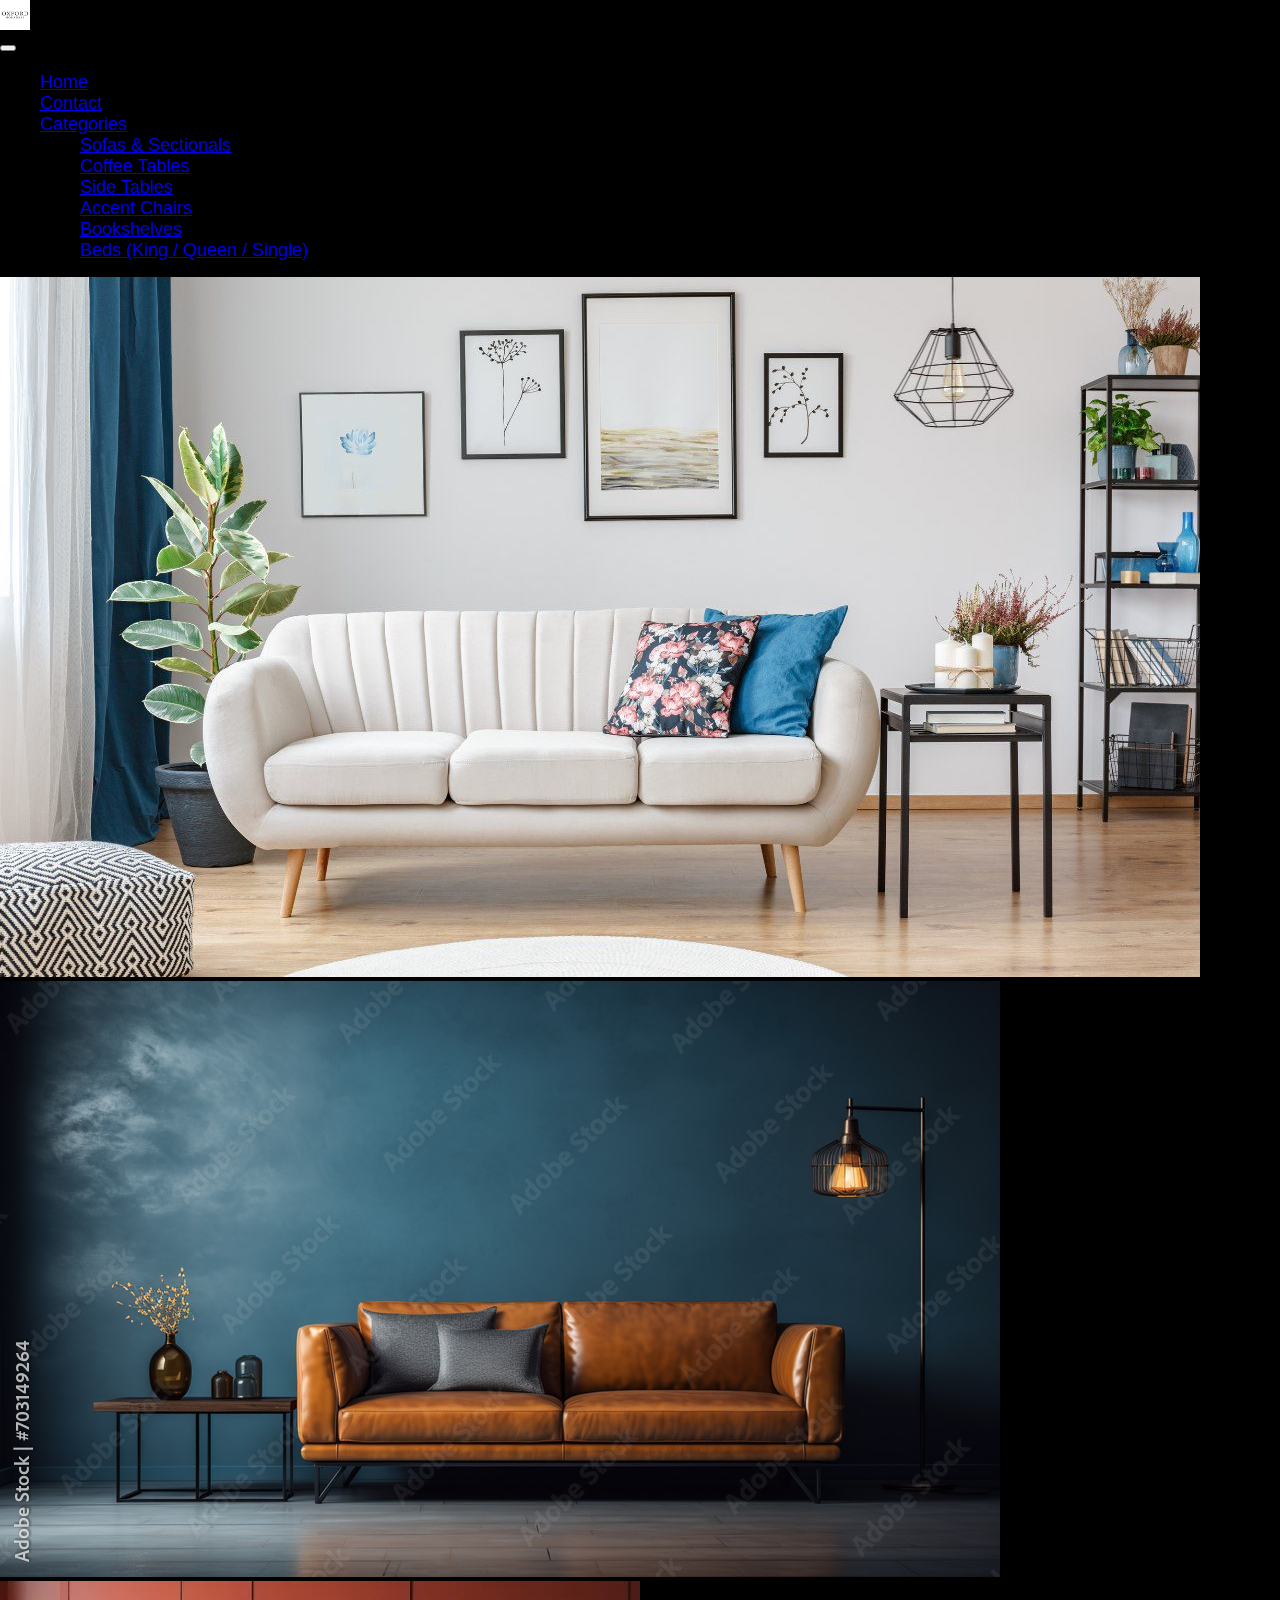
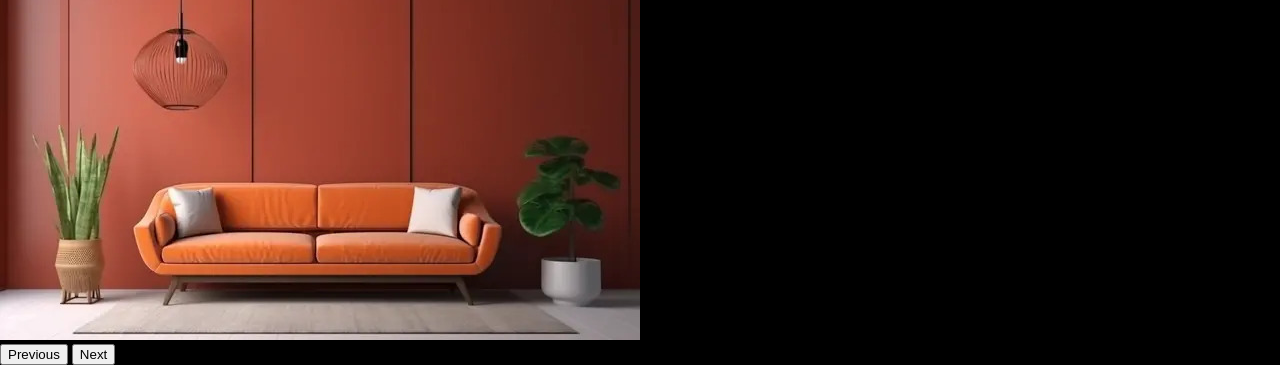
==== index.html @ 4a4e2894 "saved" ====
<!DOCTYPE html>
<html lang="en">

<head>
    <meta charset="UTF-8">
    <meta name="viewport" content="width=device-width, initial-scale=1.0">
    <title>home</title>
    <link rel="stylesheet" href="./bootstrap-5.0.2-dist/css/bootstrap.min.css">
    <link rel="stylesheet" href="./index.css">
    <script src="./bootstrap-5.0.2-dist/js/bootstrap.min.js"></script>
    <!-- <link rel="stylesheet" href="https://unpkg.com/flickity@2/dist/flickity.min.css"> -->
</head>

<body>

    <nav class="navbar navbar-expand   " id="nav">
        <div class="container-fluid " id="container">
            <div class="col-8 "><img src="./sofa.png" alt="" class="logo"></div>

            <button class="navbar-toggler" type="button" data-bs-toggle="collapse"
                data-bs-target="#navbarSupportedContent" aria-controls="navbarSupportedContent" aria-expanded="false"
                aria-label="Toggle navigation">
                <span class="navbar-toggler-icon"></span>
            </button>
            <div class="collapse navbar-collapse col-4" id="navbarSupportedContent">
                <ul class="navbar-nav me-auto mb-2 mb-lg-0">
                    <li class="nav-item">
                        <a class="nav-link active text-light" id="home" aria-current="page" href="#" id="home">Home</a>
                    </li>
                    <li class="nav-item">
                        <a class="nav-link active text-light" id="contact" aria-current="page" href="#" id="contact"> Contact </a>
                    </li>



                    <!-- <li class="nav-item">
          <a class="nav-link" href="#">Link</a>
        </li> -->
                    <li class="nav-item dropdown">
                        <a class="nav-link dropdown-toggle text-light
                        " href="#" id="navbarDropdown" role="button" id="category"
                            data-bs-toggle="dropdown" aria-expanded="false">
                            Categories
                        </a>
                        <ul class="dropdown-menu" aria.conta-labelledby="navbarDropdown">
                            <li><a class="dropdown-item" href="./download.jpg">Sofas & Sectionals</a></li>
                            <li><a class="dropdown-item" href="#">Coffee Tables</a></li>
                            <!-- <li><hr class="dropdown-divider"></li> -->
                            <li><a class="dropdown-item" href="#">Side Tables</a></li>
                            <li><a class="dropdown-item" href="#">Accent Chairs</a></li>
                            <li><a class="dropdown-item" href="#">Bookshelves</a></li>
                            <li><a class="dropdown-item" href="#">Beds (King / Queen / Single)</a></li>
                        </ul>
                    </li>
                    <!-- <li class="nav-item">
          <a class="nav-link disabled" href="#" tabindex="-1" aria-disabled="true">Disabled</a>
        </li> -->
                </ul>
                <!-- <form class="d-flex">
                    <input class="form-control me-2" type="search" placeholder="Search" aria-label="Search">
                    <button class="btn btn-outline-light" type="submit">Search</button>
                </form> -->
            </div>
        </div>
    </nav>


<!-- <div class="container"> -->
    <!-- <div class="row">
        <div class="col text-light">
            <h4>welcome To </h4>
            
            <h2>Elegent Furnitue</h2>
        </div>
    </div> -->
<!-- </div> -->


<div id="carouselExampleControls" class="carousel slide" data-bs-ride="carousel">
  <div class="carousel-inner">
    <div class="carousel-item active" data-bs-interval="3000">
      <img src="./b1.jpg" class="d-block w-100" alt="...">
    </div>
    <div class="carousel-item" data-bs-interval="3000">
      <img src="./b2.jpg" class="d-block w-100" alt="...">
    </div>
    <div class="carousel-item" data-bs-interval="3000">
      <img src="./b4.jpg" class="d-block w-100" alt="...">
    </div>
  </div>
  <button class="carousel-control-prev" type="button" data-bs-target="#carouselExampleControls" data-bs-slide="prev">
    <span class="carousel-control-prev-icon" aria-hidden="true"></span>
    <span class="visually-hidden">Previous</span>
  </button>
  <button class="carousel-control-next" type="button" data-bs-target="#carouselExampleControls" data-bs-slide="next">
    <span class="carousel-control-next-icon" aria-hidden="true"></span>
    <span class="visually-hidden">Next</span>
  </button>
</div>
</body>

</html>
---- index.css ----
body {
    margin: 0;
    min-height: 100vh;
    /* background-image: url("./wallpaper.jpeg"); */
    background-size: cover;
    background-position: center;
    background-repeat: no-repeat;
    background-color: black;
}

#navbarSupportedContent{
    position: relative;
    top: 2px;
    right: 0;
    font-style: bold;
    font-size: large;
    font-family: 'Gill Sans', 'Gill Sans MT', Calibri, 'Trebuchet MS', sans-serif;
    font-display: block;


}


.row{
    margin-top: 150px;
    /* border: 4px solid brown; */
    width: 400px;
    /* background-color: brown; */
    padding-right: 120px;
}


#nav{
    /* background-color:black; */
    border: none;
    position: relative;
    /* color: black; */
}
#container{
    /* background-color: rgba(0, 0, 0, 0.913); */
    border: none;
}
.img-fluid{
    width: 100%;
    height: 100%;
}


.logo{
    height: 30px;
}
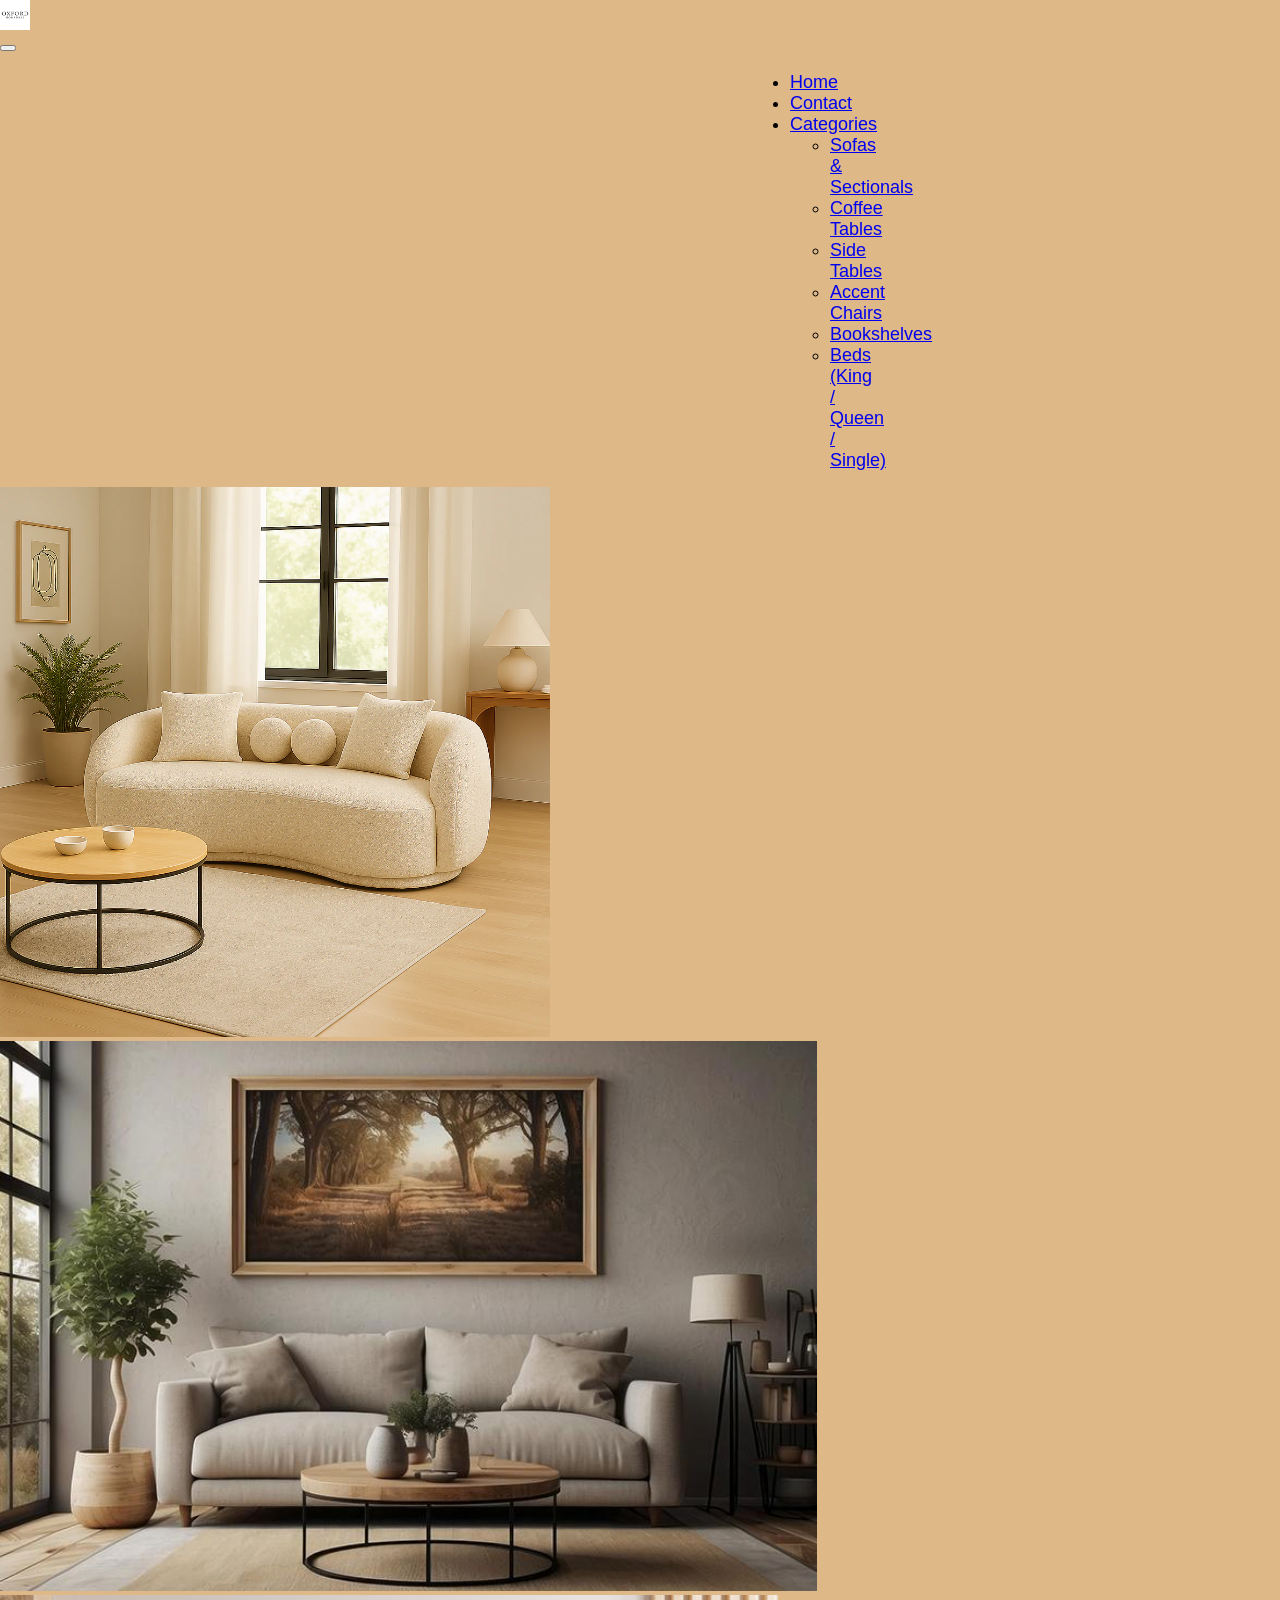
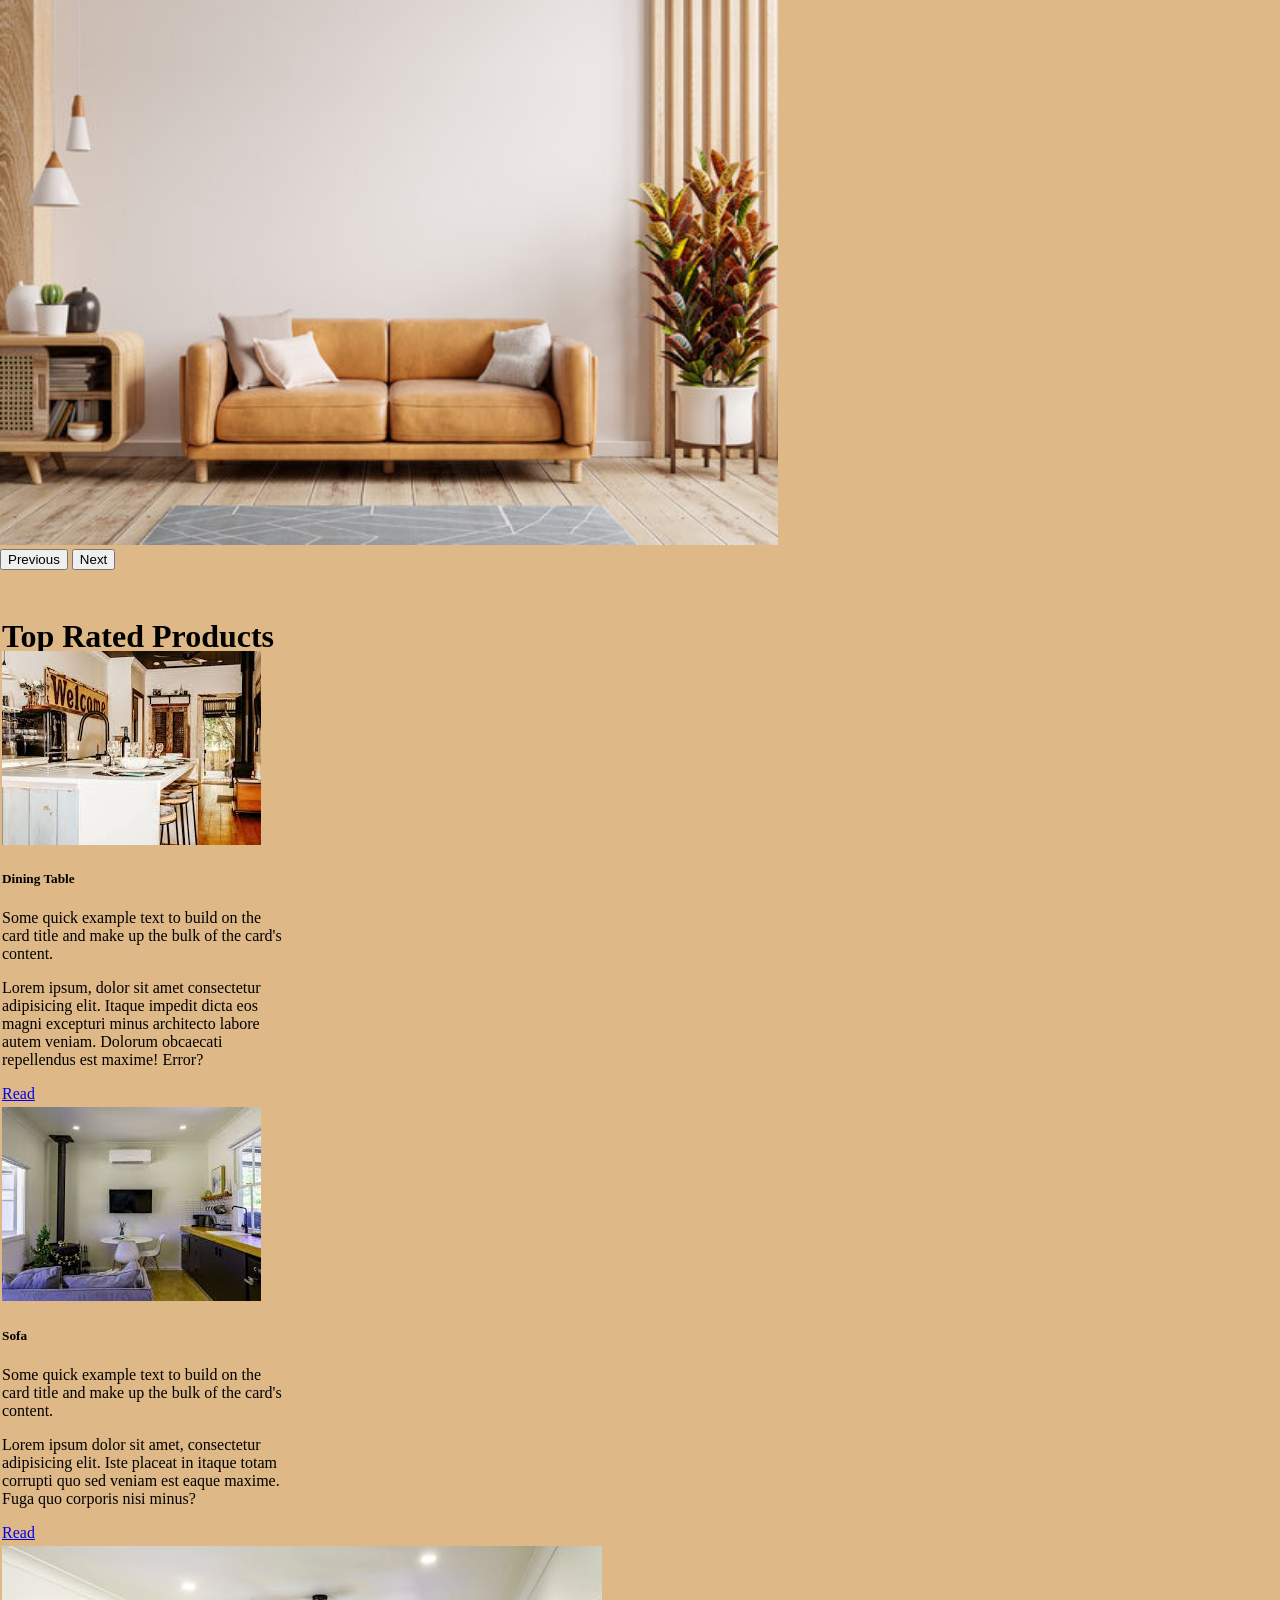
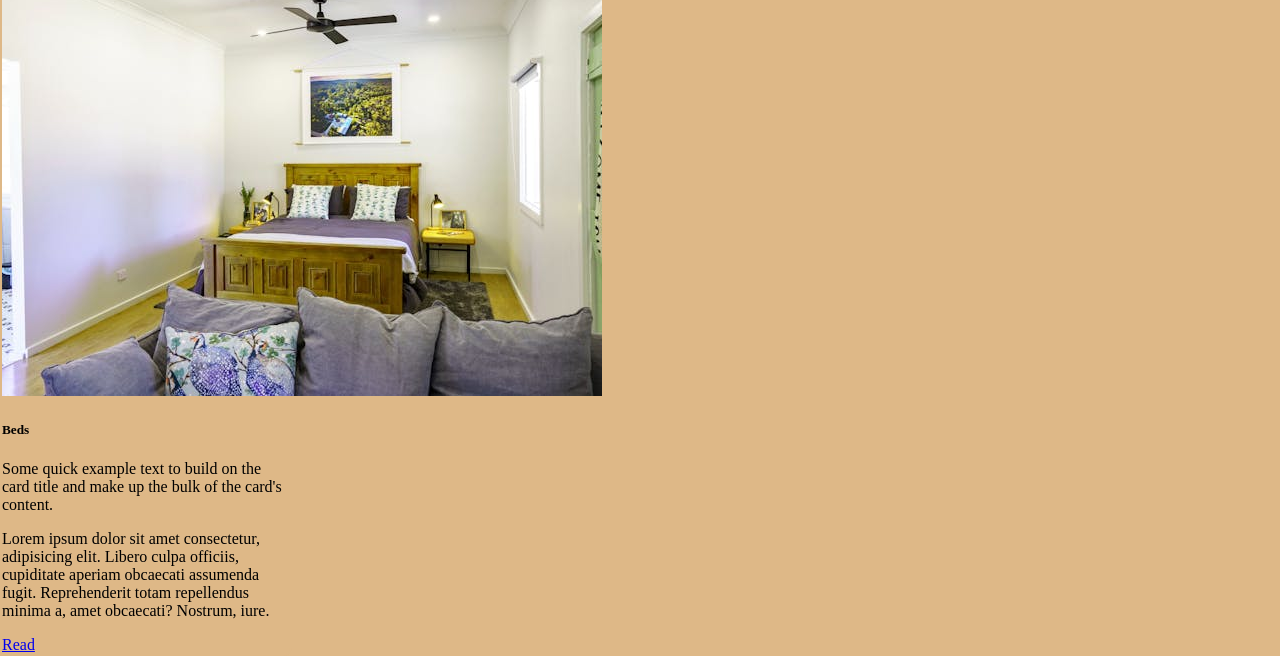
==== commit dc955676: "saved" ====
--- a/index.html
+++ b/index.html
@@ -8,21 +8,24 @@
     <link rel="stylesheet" href="./bootstrap-5.0.2-dist/css/bootstrap.min.css">
     <link rel="stylesheet" href="./index.css">
     <script src="./bootstrap-5.0.2-dist/js/bootstrap.min.js"></script>
+    <script src="./jquery-3.7.1.js"></script>
     <!-- <link rel="stylesheet" href="https://unpkg.com/flickity@2/dist/flickity.min.css"> -->
 </head>
 
 <body>
-
+<div class="container-fluid">
+  <div class="row">
+<div class="col1">
     <nav class="navbar navbar-expand   " id="nav">
         <div class="container-fluid " id="container">
-            <div class="col-8 "><img src="./sofa.png" alt="" class="logo"></div>
+            <div class="col-9 "><img src="./sofa.png" alt="" class="logo"></div>
 
             <button class="navbar-toggler" type="button" data-bs-toggle="collapse"
                 data-bs-target="#navbarSupportedContent" aria-controls="navbarSupportedContent" aria-expanded="false"
                 aria-label="Toggle navigation">
                 <span class="navbar-toggler-icon"></span>
             </button>
-            <div class="collapse navbar-collapse col-4" id="navbarSupportedContent">
+            <div class="collapse navbar-collapse col-3" id="navbarSupportedContent">
                 <ul class="navbar-nav me-auto mb-2 mb-lg-0">
                     <li class="nav-item">
                         <a class="nav-link active text-light" id="home" aria-current="page" href="#" id="home">Home</a>
@@ -32,11 +35,7 @@
                     </li>
 
 
-
-                    <!-- <li class="nav-item">
-          <a class="nav-link" href="#">Link</a>
-        </li> -->
-                    <li class="nav-item dropdown">
+                   <li class="nav-item dropdown">
                         <a class="nav-link dropdown-toggle text-light
                         " href="#" id="navbarDropdown" role="button" id="category"
                             data-bs-toggle="dropdown" aria-expanded="false">
@@ -45,47 +44,31 @@
                         <ul class="dropdown-menu" aria.conta-labelledby="navbarDropdown">
                             <li><a class="dropdown-item" href="./download.jpg">Sofas & Sectionals</a></li>
                             <li><a class="dropdown-item" href="#">Coffee Tables</a></li>
-                            <!-- <li><hr class="dropdown-divider"></li> -->
-                            <li><a class="dropdown-item" href="#">Side Tables</a></li>
+                           <li><a class="dropdown-item" href="#">Side Tables</a></li>
                             <li><a class="dropdown-item" href="#">Accent Chairs</a></li>
                             <li><a class="dropdown-item" href="#">Bookshelves</a></li>
                             <li><a class="dropdown-item" href="#">Beds (King / Queen / Single)</a></li>
                         </ul>
                     </li>
-                    <!-- <li class="nav-item">
-          <a class="nav-link disabled" href="#" tabindex="-1" aria-disabled="true">Disabled</a>
-        </li> -->
                 </ul>
-                <!-- <form class="d-flex">
-                    <input class="form-control me-2" type="search" placeholder="Search" aria-label="Search">
-                    <button class="btn btn-outline-light" type="submit">Search</button>
-                </form> -->
             </div>
         </div>
     </nav>
+</div>
+  </div>
 
 
-<!-- <div class="container"> -->
-    <!-- <div class="row">
-        <div class="col text-light">
-            <h4>welcome To </h4>
-            
-            <h2>Elegent Furnitue</h2>
-        </div>
-    </div> -->
-<!-- </div> -->
-
-
+<div class="row2">
 <div id="carouselExampleControls" class="carousel slide" data-bs-ride="carousel">
   <div class="carousel-inner">
-    <div class="carousel-item active" data-bs-interval="3000">
-      <img src="./b1.jpg" class="d-block w-100" alt="...">
+    <div class="carousel-item active" data-bs-interval="2000">
+      <img src="./slide1.webp" class="d-block w-100" alt="..." style="height:  550px;">
     </div>
-    <div class="carousel-item" data-bs-interval="3000">
-      <img src="./b2.jpg" class="d-block w-100" alt="...">
+    <div class="carousel-item "  data-bs-interval="2000">
+      <img src="./slide2.jpg" class="d-block w-100" alt="..." style="height:  550px;">
     </div>
-    <div class="carousel-item" data-bs-interval="3000">
-      <img src="./b4.jpg" class="d-block w-100" alt="...">
+    <div class="carousel-item "  data-bs-interval="2000">
+      <img src="./slide3.jpg" class="d-block w-100" alt="..." style="height:  550px;">
     </div>
   </div>
   <button class="carousel-control-prev" type="button" data-bs-target="#carouselExampleControls" data-bs-slide="prev">
@@ -97,6 +80,70 @@
     <span class="visually-hidden">Next</span>
   </button>
 </div>
+</div>
+<div class="row3">
+<div class="h2">
+  <h1>Top Rated Products</h1>
+</div>
+</div>
+
+
+
+
+<div class="row4 d-flex m-4">
+  <div class="col-4">
+    <div class="card" style="width: 18rem;">
+  <img src="./c11.jpg" class="card-img-top" alt="...">
+  <div class="card-body">
+    <h5 class="card-title">Dining Table</h5>
+    
+    <p class="card-text">Some quick example text to build on the card title and make up the bulk of the card's content.</p>
+    <p id="more">Lorem ipsum, dolor sit amet consectetur adipisicing elit. Itaque impedit dicta eos magni excepturi minus architecto labore autem veniam. Dolorum obcaecati repellendus est maxime! Error?</p>
+    <a href="#" class="btn btn-primary" id="Read">Read</a>
+  </div>
+</div>
+  </div>
+
+<div class="col-4">
+    <div class="card" style="width: 18rem;">
+  <img src="./12.jpg" class="card-img-top " alt="...">
+  <div class="card-body">
+    <h5 class="card-title">Sofa</h5>
+    <p class="card-text">Some quick example text to build on the card title and make up the bulk of the card's content.</p>
+    <p id="more">Lorem ipsum dolor sit amet, consectetur adipisicing elit. Iste placeat in itaque totam corrupti quo sed veniam est eaque maxime. Fuga quo corporis nisi minus?</p>
+    <a href="#" class="btn btn-primary" id="Read">Read</a>
+  </div>
+</div>
+  </div>
+
+<div class="col-4">
+    <div class="card" style="width: 18rem;">
+  <img src="./c33.jpeg" class="card-img-top h-25" alt="..." >
+  <div class="card-body">
+    <h5 class="card-title">Beds</h5>
+    <p class="card-text">Some quick example text to build on the card title and make up the bulk of the card's content.</p>
+    <p id="more">Lorem ipsum dolor sit amet consectetur, adipisicing elit. Libero culpa officiis, cupiditate aperiam obcaecati assumenda fugit. Reprehenderit totam repellendus minima a, amet obcaecati? Nostrum, iure.</p>
+
+    <a href="#" class="btn btn-primary" id="Read">Read</a>
+  </div>
+</div>
+  </div>
+  
+</div>
+
+</div>
+
+
+<script>
+  
+  
+  
+  $(document).ready(function(){
+    $("#Read").click(function(){
+      $("#more").toggle();
+    })
+  })
+</script>
 </body>
 
 </html>
--- a/index.css
+++ b/index.css
@@ -7,24 +7,25 @@
     background-size: cover;
     background-position: center;
     background-repeat: no-repeat;
-    background-color: black;
+    background-color:burlywood;
 }
 
 #navbarSupportedContent{
-    position: relative;
+    position:relative;
     top: 2px;
     right: 0;
     font-style: bold;
     font-size: large;
     font-family: 'Gill Sans', 'Gill Sans MT', Calibri, 'Trebuchet MS', sans-serif;
     font-display: block;
+    margin-left: 750px;
 
 
 }
 
 
 .row{
-    margin-top: 150px;
+    /* margin-top: 150px; */
     /* border: 4px solid brown; */
     width: 400px;
     /* background-color: brown; */
@@ -51,4 +52,32 @@
 .logo{
     height: 30px;
 }
- +
+.h2{
+    /* background-image: url(./sofa.png); */
+    margin-top: 20px;
+    border: 2px solid burlywood;
+    width: 360px;
+    height: 50px;
+}
+
+.h2{
+margin-top: 25px;
+margin-bottom: 0%;
+}
+#row1{
+    margin-top: 2%;
+    margin-left: 6%;
+}
+
+#cardimage{
+    height: 200px;
+}
+
+
+.card{
+    border: 2px solid burlywood;
+    border-radius: 8px;
+    box-shadow: inset;
+    
+}
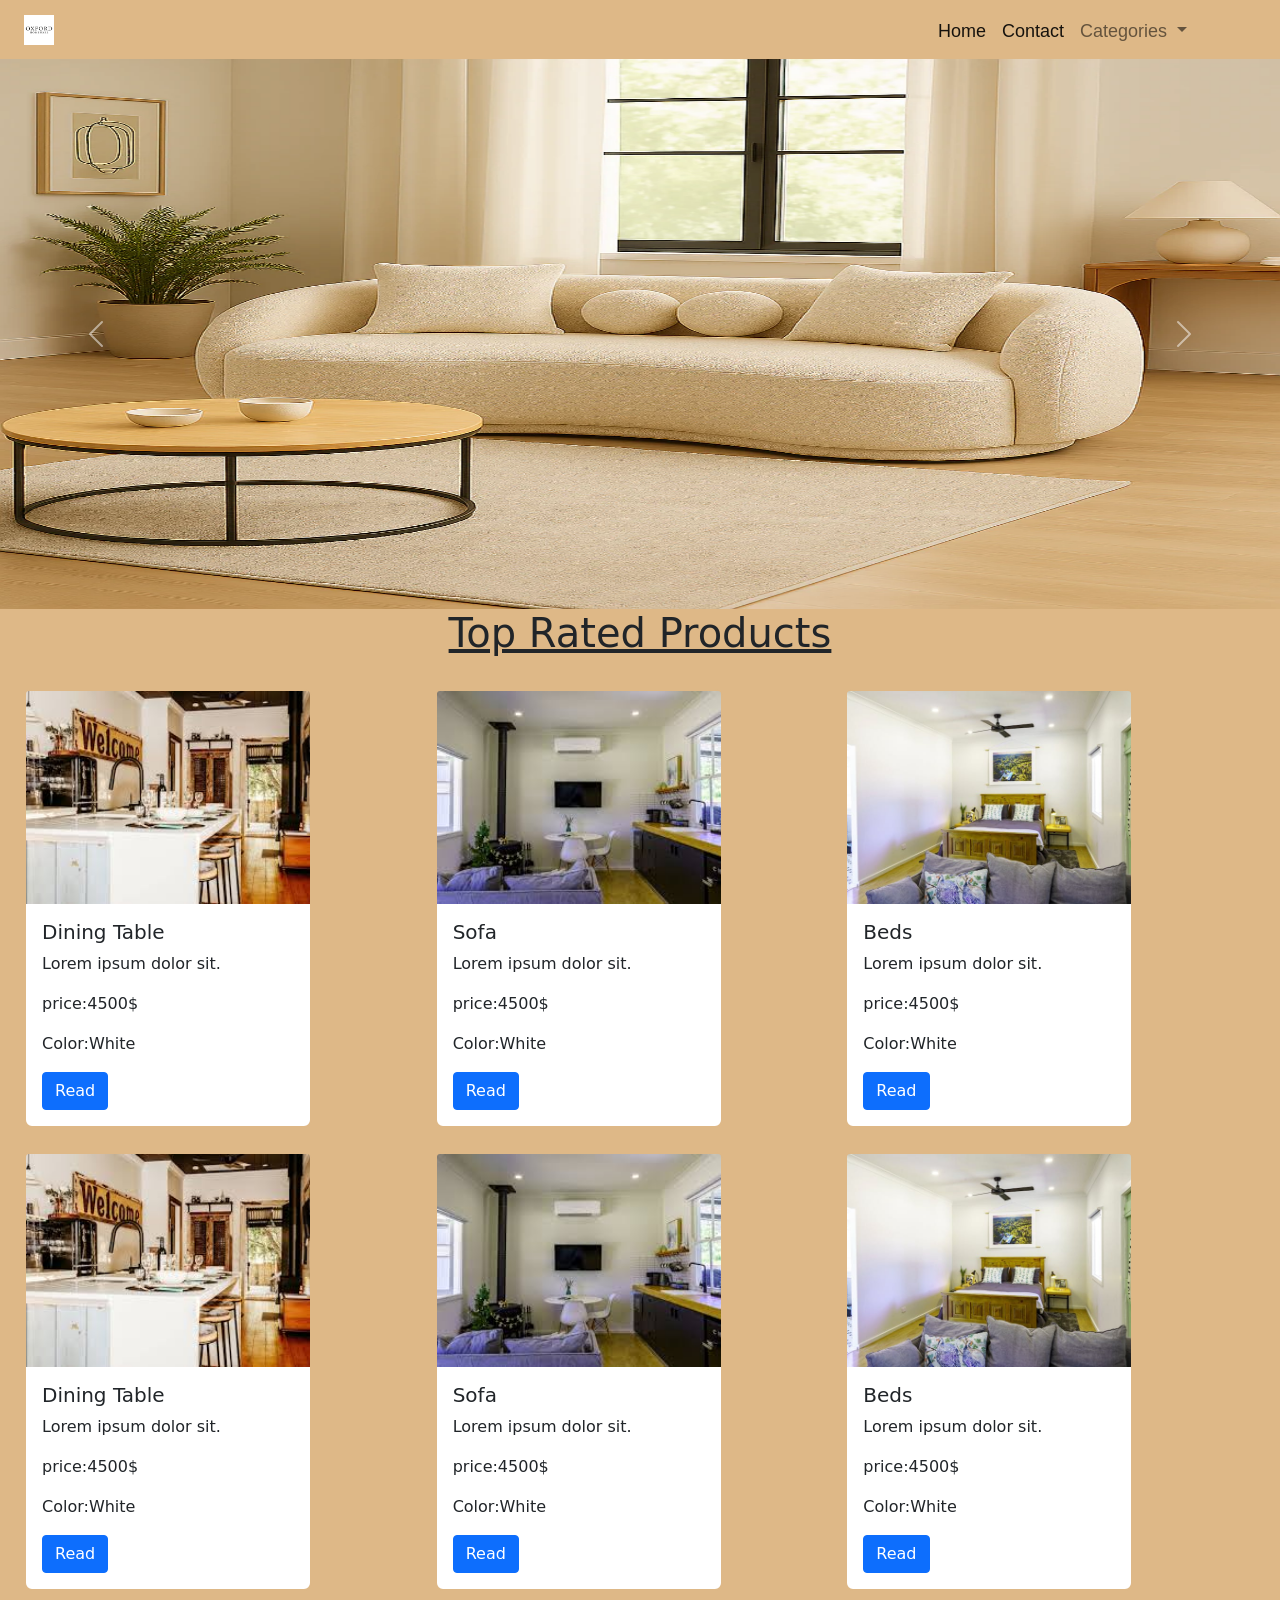
==== commit f4541ac2: "Add files via upload" ====
--- a/index.html
+++ b/index.html
@@ -1,149 +1,247 @@
-<!DOCTYPE html>
-<html lang="en">
-
-<head>
-    <meta charset="UTF-8">
-    <meta name="viewport" content="width=device-width, initial-scale=1.0">
-    <title>home</title>
-    <link rel="stylesheet" href="./bootstrap-5.0.2-dist/css/bootstrap.min.css">
-    <link rel="stylesheet" href="./index.css">
-    <script src="./bootstrap-5.0.2-dist/js/bootstrap.min.js"></script>
-    <script src="./jquery-3.7.1.js"></script>
-    <!-- <link rel="stylesheet" href="https://unpkg.com/flickity@2/dist/flickity.min.css"> -->
-</head>
-
-<body>
-<div class="container-fluid">
-  <div class="row">
-<div class="col1">
-    <nav class="navbar navbar-expand   " id="nav">
-        <div class="container-fluid " id="container">
-            <div class="col-9 "><img src="./sofa.png" alt="" class="logo"></div>
-
-            <button class="navbar-toggler" type="button" data-bs-toggle="collapse"
-                data-bs-target="#navbarSupportedContent" aria-controls="navbarSupportedContent" aria-expanded="false"
-                aria-label="Toggle navigation">
-                <span class="navbar-toggler-icon"></span>
-            </button>
-            <div class="collapse navbar-collapse col-3" id="navbarSupportedContent">
-                <ul class="navbar-nav me-auto mb-2 mb-lg-0">
-                    <li class="nav-item">
-                        <a class="nav-link active text-light" id="home" aria-current="page" href="#" id="home">Home</a>
-                    </li>
-                    <li class="nav-item">
-                        <a class="nav-link active text-light" id="contact" aria-current="page" href="#" id="contact"> Contact </a>
-                    </li>
-
-
-                   <li class="nav-item dropdown">
-                        <a class="nav-link dropdown-toggle text-light
-                        " href="#" id="navbarDropdown" role="button" id="category"
-                            data-bs-toggle="dropdown" aria-expanded="false">
-                            Categories
-                        </a>
-                        <ul class="dropdown-menu" aria.conta-labelledby="navbarDropdown">
-                            <li><a class="dropdown-item" href="./download.jpg">Sofas & Sectionals</a></li>
-                            <li><a class="dropdown-item" href="#">Coffee Tables</a></li>
-                           <li><a class="dropdown-item" href="#">Side Tables</a></li>
-                            <li><a class="dropdown-item" href="#">Accent Chairs</a></li>
-                            <li><a class="dropdown-item" href="#">Bookshelves</a></li>
-                            <li><a class="dropdown-item" href="#">Beds (King / Queen / Single)</a></li>
-                        </ul>
-                    </li>
-                </ul>
-            </div>
-        </div>
-    </nav>
-</div>
-  </div>
-
-
-<div class="row2">
-<div id="carouselExampleControls" class="carousel slide" data-bs-ride="carousel">
-  <div class="carousel-inner">
-    <div class="carousel-item active" data-bs-interval="2000">
-      <img src="./slide1.webp" class="d-block w-100" alt="..." style="height:  550px;">
-    </div>
-    <div class="carousel-item "  data-bs-interval="2000">
-      <img src="./slide2.jpg" class="d-block w-100" alt="..." style="height:  550px;">
-    </div>
-    <div class="carousel-item "  data-bs-interval="2000">
-      <img src="./slide3.jpg" class="d-block w-100" alt="..." style="height:  550px;">
-    </div>
-  </div>
-  <button class="carousel-control-prev" type="button" data-bs-target="#carouselExampleControls" data-bs-slide="prev">
-    <span class="carousel-control-prev-icon" aria-hidden="true"></span>
-    <span class="visually-hidden">Previous</span>
-  </button>
-  <button class="carousel-control-next" type="button" data-bs-target="#carouselExampleControls" data-bs-slide="next">
-    <span class="carousel-control-next-icon" aria-hidden="true"></span>
-    <span class="visually-hidden">Next</span>
-  </button>
-</div>
-</div>
-<div class="row3">
-<div class="h2">
-  <h1>Top Rated Products</h1>
-</div>
-</div>
-
-
-
-
-<div class="row4 d-flex m-4">
-  <div class="col-4">
-    <div class="card" style="width: 18rem;">
-  <img src="./c11.jpg" class="card-img-top" alt="...">
-  <div class="card-body">
-    <h5 class="card-title">Dining Table</h5>
-    
-    <p class="card-text">Some quick example text to build on the card title and make up the bulk of the card's content.</p>
-    <p id="more">Lorem ipsum, dolor sit amet consectetur adipisicing elit. Itaque impedit dicta eos magni excepturi minus architecto labore autem veniam. Dolorum obcaecati repellendus est maxime! Error?</p>
-    <a href="#" class="btn btn-primary" id="Read">Read</a>
-  </div>
-</div>
-  </div>
-
-<div class="col-4">
-    <div class="card" style="width: 18rem;">
-  <img src="./12.jpg" class="card-img-top " alt="...">
-  <div class="card-body">
-    <h5 class="card-title">Sofa</h5>
-    <p class="card-text">Some quick example text to build on the card title and make up the bulk of the card's content.</p>
-    <p id="more">Lorem ipsum dolor sit amet, consectetur adipisicing elit. Iste placeat in itaque totam corrupti quo sed veniam est eaque maxime. Fuga quo corporis nisi minus?</p>
-    <a href="#" class="btn btn-primary" id="Read">Read</a>
-  </div>
-</div>
-  </div>
-
-<div class="col-4">
-    <div class="card" style="width: 18rem;">
-  <img src="./c33.jpeg" class="card-img-top h-25" alt="..." >
-  <div class="card-body">
-    <h5 class="card-title">Beds</h5>
-    <p class="card-text">Some quick example text to build on the card title and make up the bulk of the card's content.</p>
-    <p id="more">Lorem ipsum dolor sit amet consectetur, adipisicing elit. Libero culpa officiis, cupiditate aperiam obcaecati assumenda fugit. Reprehenderit totam repellendus minima a, amet obcaecati? Nostrum, iure.</p>
-
-    <a href="#" class="btn btn-primary" id="Read">Read</a>
-  </div>
-</div>
-  </div>
-  
-</div>
-
-</div>
-
-
-<script>
-  
-  
-  
-  $(document).ready(function(){
-    $("#Read").click(function(){
-      $("#more").toggle();
-    })
-  })
-</script>
-</body>
-
+<!DOCTYPE html>
+<html lang="en">
+
+<head>
+  <meta charset="UTF-8">
+  <meta name="viewport" content="width=device-width, initial-scale=1.0">
+  <title>home</title>
+  <link rel="stylesheet" href="./bootstrap-5.0.2-dist/css/bootstrap.min.css">
+  <link rel="stylesheet" href="./index.css">
+  <script src="./bootstrap-5.0.2-dist/js/bootstrap.min.js"></script>
+  <script src="./jquery-3.7.1.js"></script>
+  <link rel="stylesheet" href="./bootstrap-icons-1.13.1/bootstrap-icons.min.css">
+  <!-- <link rel="stylesheet" href="https://unpkg.com/flickity@2/dist/flickity.min.css"> -->
+</head>
+
+<body>
+  <div class="container-fluid m-0 p-0">
+    <div class="row">
+      <div class="col1">
+        <nav class="navbar navbar-expand navbar-light" id="nav">
+          <div class="container-fluid " id="container">
+            <div class="col-9 "><img src="./sofa.png" alt="" class="logo"></div>
+
+            <button class="navbar-toggler" type="button" data-bs-toggle="collapse"
+              data-bs-target="#navbarSupportedContent" aria-controls="navbarSupportedContent" aria-expanded="false"
+              aria-label="Toggle navigation">
+              <span class="navbar-toggler-icon"></span>
+            </button>
+            <div class="collapse navbar-collapse col-3" id="navbarSupportedContent">
+              <ul class="navbar-nav me-auto mb-2 mb-lg-0">
+                <li class="nav-item">
+                  <a class="nav-link active" id="home" aria-current="page" href="#" id="home">Home</a>
+                </li>
+                <li class="nav-item">
+                  <a class="nav-link active" id="contact" aria-current="page" href="#" id="contact"> Contact </a>
+                </li>
+
+
+                <li class="nav-item dropdown">
+                  <a class="nav-link dropdown-toggle
+                        " href="#" id="navbarDropdown" role="button" id="category" data-bs-toggle="dropdown"
+                    aria-expanded="false">
+                    Categories
+                  </a>
+                  <ul class="dropdown-menu" aria.conta-labelledby="navbarDropdown">
+                    <li><a class="dropdown-item" href="./download.jpg">Sofas & Sectionals</a></li>
+                    <li><a class="dropdown-item" href="#">Coffee Tables</a></li>
+                    <li><a class="dropdown-item" href="#">Side Tables</a></li>
+                    <li><a class="dropdown-item" href="#">Accent Chairs</a></li>
+                    <li><a class="dropdown-item" href="#">Bookshelves</a></li>
+                    <li><a class="dropdown-item" href="#">Beds (King / Queen / Single)</a></li>
+                  </ul>
+                </li>
+              </ul>
+            </div>
+          </div>
+        </nav>
+      </div>
+    </div>
+
+
+    <div class="row2">
+      <div id="carouselExampleControls" class="carousel slide" data-bs-ride="carousel">
+        <div class="carousel-inner">
+          <div class="carousel-item active" data-bs-interval="2000">
+            <img src="./slide1.webp" class="d-block w-100" alt="..." style="height:  550px;">
+          </div>
+          <div class="carousel-item " data-bs-interval="2000">
+            <img src="./slide2.jpg" class="d-block w-100" alt="..." style="height:  550px;">
+          </div>
+          <div class="carousel-item " data-bs-interval="2000">
+            <img src="./slide3.jpg" class="d-block w-100" alt="..." style="height:  550px;">
+          </div>
+        </div>
+        <button class="carousel-control-prev" type="button" data-bs-target="#carouselExampleControls"
+          data-bs-slide="prev">
+          <span class="carousel-control-prev-icon" aria-hidden="true"></span>
+          <span class="visually-hidden">Previous</span>
+        </button>
+        <button class="carousel-control-next" type="button" data-bs-target="#carouselExampleControls"
+          data-bs-slide="next">
+          <span class="carousel-control-next-icon" aria-hidden="true"></span>
+          <span class="visually-hidden">Next</span>
+        </button>
+      </div>
+    </div>
+    <div class="justify-content-center text-center">
+      <h1 class="d-inline-block mx-auto text-decoration-underline">Top Rated Products</h1>
+    </div>
+
+
+
+
+    <div class="row4 d-flex m-4">
+      <div class="col-4">
+        <div class="card" style="width: 18rem;">
+          <img src="./c11.jpg" class="card-img-top" alt="...">
+          <div class="card-body">
+            <h5 class="card-title">Dining Table</h5>
+
+            <p class="card-text">Lorem ipsum dolor sit. </p>
+            <div id="more">
+              <p> price:4500$</p>
+              <p>
+                Color:White
+              </p>
+
+            </div>
+
+
+            <a href="#" class="btn btn-primary" id="Read">Read</a>
+          </div>
+        </div>
+      </div>
+
+      <div class="col-4">
+        <div class="card" style="width: 18rem;">
+          <img src="./12.jpg" class="card-img-top " alt="...">
+          <div class="card-body">
+            <h5 class="card-title">Sofa</h5>
+
+            <p class="card-text">Lorem ipsum dolor sit. </p>
+            <div id="more1">
+              <p> price:4500$</p>
+              <p>
+                Color:White
+              </p>
+
+            </div>
+            <a href="#" class="btn btn-primary" id="Read1">Read</a>
+          </div>
+        </div>
+      </div>
+
+      <div class="col-4">
+        <div class="card" style="width: 18rem;">
+          <img src="./c33.jpeg" class="card-img-top h-25" alt="...">
+          <div class="card-body">
+            <h5 class="card-title">Beds</h5>
+            <p class="card-text">Lorem ipsum dolor sit. </p>
+            <div id="more2">
+              <p> price:4500$</p>
+              <p>
+                Color:White
+              </p>
+
+            </div>
+            <a href="#" class="btn btn-primary" id="Read2">Read</a>
+          </div>
+        </div>
+      </div>
+
+    </div>
+
+
+    <div class="row4 d-flex m-4">
+      <div class="col-4">
+        <div class="card" style="width: 18rem;">
+          <img src="./c11.jpg" class="card-img-top" alt="...">
+          <div class="card-body">
+            <h5 class="card-title">Dining Table</h5>
+
+            <p class="card-text">Lorem ipsum dolor sit. </p>
+            <div id="more">
+              <p> price:4500$</p>
+              <p>
+                Color:White
+              </p>
+
+            </div>
+
+
+            <a href="#" class="btn btn-primary" id="Read">Read</a>
+          </div>
+        </div>
+      </div>
+
+      <div class="col-4">
+        <div class="card" style="width: 18rem;">
+          <img src="./12.jpg" class="card-img-top " alt="...">
+          <div class="card-body">
+            <h5 class="card-title">Sofa</h5>
+
+            <p class="card-text">Lorem ipsum dolor sit. </p>
+            <div id="more1">
+              <p> price:4500$</p>
+              <p>
+                Color:White
+              </p>
+
+            </div>
+            <a href="#" class="btn btn-primary" id="Read1">Read</a>
+          </div>
+        </div>
+      </div>
+
+      <div class="col-4">
+        <div class="card" style="width: 18rem;">
+          <img src="./c33.jpeg" class="card-img-top h-25" alt="...">
+          <div class="card-body">
+            <h5 class="card-title">Beds</h5>
+            <p class="card-text">Lorem ipsum dolor sit. </p>
+            <div id="more2">
+              <p> price:4500$</p>
+              <p>
+                Color:White
+              </p>
+
+            </div>
+            <a href="#" class="btn btn-primary" id="Read2">Read</a>
+          </div>
+        </div>
+      </div>
+
+    </div>
+
+
+    
+
+
+  </div>
+
+  <script>
+
+
+
+    $(document).ready(function () {
+      $("#Read").click(function () {
+        $("#more").toggle();
+      })
+    })
+
+    $(document).ready(function () {
+      $("#Read1").click(function () {
+        $("#more1").toggle();
+      })
+    })
+
+    $(document).ready(function () {
+      $("#Read2").click(function () {
+        $("#more2").toggle();
+      })
+    })
+  </script>
+</body>
+
 </html>
--- a/index.css
+++ b/index.css
@@ -1,83 +1,105 @@
-
-
-body {
-    margin: 0;
-    min-height: 100vh;
-    /* background-image: url("./wallpaper.jpeg"); */
-    background-size: cover;
-    background-position: center;
-    background-repeat: no-repeat;
-    background-color:burlywood;
-}
-
-#navbarSupportedContent{
-    position:relative;
-    top: 2px;
-    right: 0;
-    font-style: bold;
-    font-size: large;
-    font-family: 'Gill Sans', 'Gill Sans MT', Calibri, 'Trebuchet MS', sans-serif;
-    font-display: block;
-    margin-left: 750px;
-
-
-}
-
-
-.row{
-    /* margin-top: 150px; */
-    /* border: 4px solid brown; */
-    width: 400px;
-    /* background-color: brown; */
-    padding-right: 120px;
-}
-
-
-#nav{
-    /* background-color:black; */
-    border: none;
-    position: relative;
-    /* color: black; */
-}
-#container{
-    /* background-color: rgba(0, 0, 0, 0.913); */
-    border: none;
-}
-.img-fluid{
-    width: 100%;
-    height: 100%;
-}
-
-
-.logo{
-    height: 30px;
-}
-
-.h2{
-    /* background-image: url(./sofa.png); */
-    margin-top: 20px;
-    border: 2px solid burlywood;
-    width: 360px;
-    height: 50px;
-}
-
-.h2{
-margin-top: 25px;
-margin-bottom: 0%;
-}
-#row1{
-    margin-top: 2%;
-    margin-left: 6%;
-}
-
-#cardimage{
-    height: 200px;
-}
-
-
-.card{
-    border: 2px solid burlywood;
-    border-radius: 8px;
-    box-shadow: inset;
-    
+*{
+    margin: 0;
+    padding: 0;
+}
+
+body {
+    margin: 0;
+    min-height: 100vh;
+    /* background-image: url("./wallpaper.jpeg"); */
+    background-size: cover;
+    background-position: center;
+    background-repeat: no-repeat;
+    background-color:burlywood;
+}
+
+#navbarSupportedContent{
+    position:relative;
+    top: 2px;
+    right: 0;
+    font-style: bold;
+    font-size: large;
+    font-family: 'Gill Sans', 'Gill Sans MT', Calibri, 'Trebuchet MS', sans-serif;
+    font-display: block;
+    margin-left: 750px;
+
+
+}
+
+
+.row{
+    /* margin-top: 150px; */
+    /* border: 4px solid brown; */
+    width: 400px;
+    /* background-color: brown; */
+    padding-right: 120px;
+}
+
+
+#nav{
+    /* background-color:black; */
+    border: none;
+    position: relative;
+    /* color: black; */
+}
+#container{
+    /* background-color: rgba(0, 0, 0, 0.913); */
+    border: none;
+}
+.img-fluid{
+    width: 100%;
+    height: 100%;
+}
+
+
+.logo{
+    height: 30px;
+}
+
+.h2{
+    /* background-image: url(./sofa.png); */
+    margin-top: 20px;
+    border: 2px solid burlywood;
+    width: 360px;
+    height: 50px;
+}
+
+.h2{
+margin-top: 25px;
+margin-bottom: 0%;
+}
+#row1{
+    margin-top: 2%;
+    margin-left: 6%;
+}
+
+#cardimage{
+    height: 200px;
+}
+
+
+.card{
+    border: 2px solid burlywood;
+    border-radius: 8px;
+    box-shadow: inset;
+    
+}
+
+#footerTag{
+    background-color: #DACAA4;
+}
+
+.footerList{
+    list-style-type: none;
+    margin: 0;
+    padding: 0;
+}
+
+.footerLink{
+    color: #38382d;
+    text-decoration: none;
+}
+
+.footerLink:hover{
+    color: #08090a;
 }
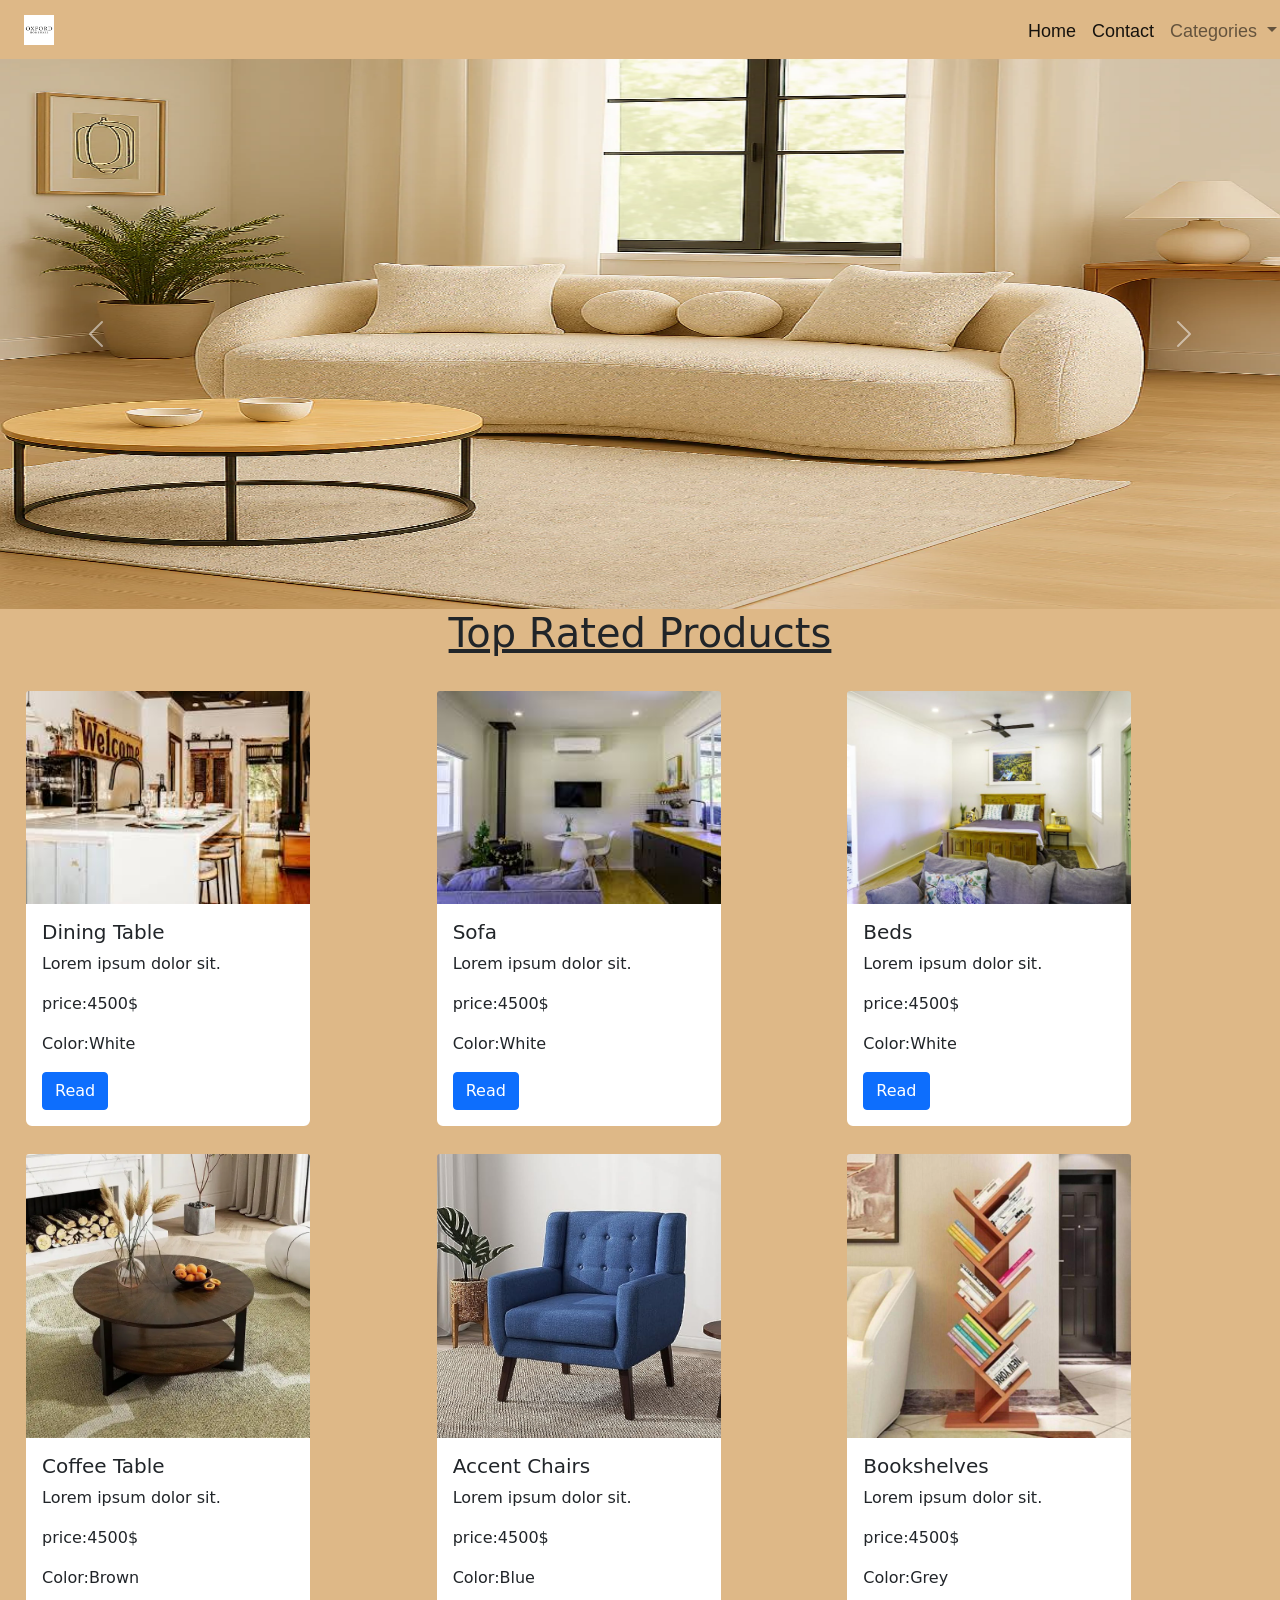
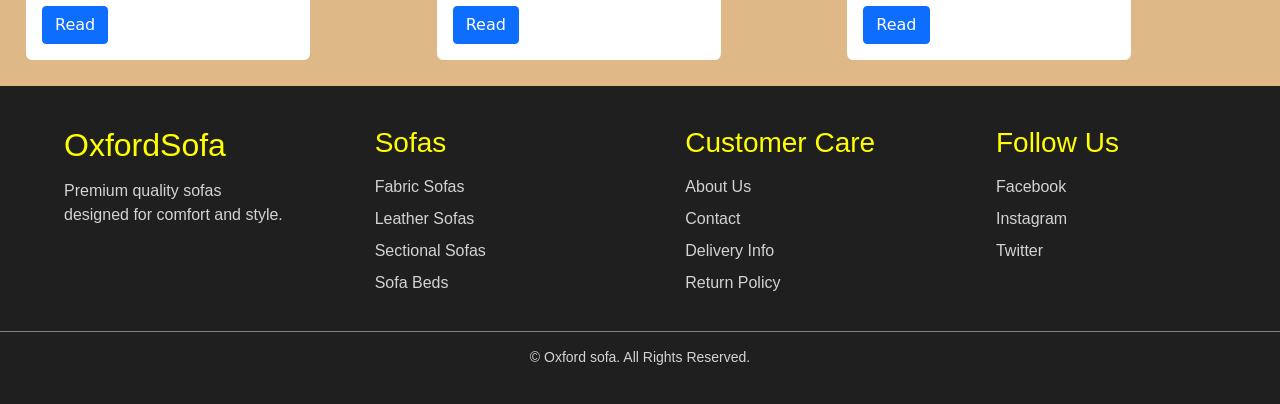
==== commit 74ad160d: "Add files via upload" ====
--- a/index.html
+++ b/index.html
@@ -108,7 +108,8 @@
             </div>
 
 
-            <a href="#" class="btn btn-primary" id="Read">Read</a>
+            <a  class="btn btn-primary" id="Read">Read</a>
+            
           </div>
         </div>
       </div>
@@ -127,7 +128,7 @@
               </p>
 
             </div>
-            <a href="#" class="btn btn-primary" id="Read1">Read</a>
+            <a  class="btn btn-primary" id="Read1">Read</a>
           </div>
         </div>
       </div>
@@ -145,7 +146,7 @@
               </p>
 
             </div>
-            <a href="#" class="btn btn-primary" id="Read2">Read</a>
+            <a  class="btn btn-primary" id="Read2">Read</a>
           </div>
         </div>
       </div>
@@ -156,64 +157,107 @@
     <div class="row4 d-flex m-4">
       <div class="col-4">
         <div class="card" style="width: 18rem;">
-          <img src="./c11.jpg" class="card-img-top" alt="...">
-          <div class="card-body">
-            <h5 class="card-title">Dining Table</h5>
-
-            <p class="card-text">Lorem ipsum dolor sit. </p>
-            <div id="more">
-              <p> price:4500$</p>
-              <p>
-                Color:White
-              </p>
-
-            </div>
-
-
-            <a href="#" class="btn btn-primary" id="Read">Read</a>
-          </div>
-        </div>
-      </div>
-
-      <div class="col-4">
-        <div class="card" style="width: 18rem;">
-          <img src="./12.jpg" class="card-img-top " alt="...">
-          <div class="card-body">
-            <h5 class="card-title">Sofa</h5>
-
-            <p class="card-text">Lorem ipsum dolor sit. </p>
-            <div id="more1">
-              <p> price:4500$</p>
-              <p>
-                Color:White
-              </p>
-
-            </div>
-            <a href="#" class="btn btn-primary" id="Read1">Read</a>
-          </div>
-        </div>
-      </div>
-
-      <div class="col-4">
-        <div class="card" style="width: 18rem;">
-          <img src="./c33.jpeg" class="card-img-top h-25" alt="...">
-          <div class="card-body">
-            <h5 class="card-title">Beds</h5>
-            <p class="card-text">Lorem ipsum dolor sit. </p>
-            <div id="more2">
-              <p> price:4500$</p>
-              <p>
-                Color:White
-              </p>
-
-            </div>
-            <a href="#" class="btn btn-primary" id="Read2">Read</a>
-          </div>
-        </div>
-      </div>
-
-    </div>
-
+          <img src="./coffee.webp" class="card-img-top" alt="...">
+          <div class="card-body">
+            <h5 class="card-title">Coffee Table</h5>
+
+            <p class="card-text">Lorem ipsum dolor sit. </p>
+            <div id="more3">
+              <p> price:4500$</p>
+              <p>
+                Color:Brown
+              </p>
+
+            </div>
+
+
+            <a  class="btn btn-primary" id="Read3">Read</a>
+          </div>
+        </div>
+      </div>
+
+      <div class="col-4">
+        <div class="card" style="width: 18rem;">
+          <img src="./chair3.jpg" class="card-img-top " alt="...">
+          <div class="card-body">
+            <h5 class="card-title">Accent Chairs</h5>
+
+            <p class="card-text">Lorem ipsum dolor sit. </p>
+            <div id="more4">
+              <p> price:4500$</p>
+              <p>
+                Color:Blue
+              </p>
+
+            </div>
+            <a  class="btn btn-primary" id="Read4">Read</a>
+          </div>
+        </div>
+      </div>
+
+      <div class="col-3">
+        <div class="card" style="width: 18rem;">
+          <img src="./book1.jpg" class="card-img-top h-25" alt="...">
+          <div class="card-body">
+            <h5 class="card-title">Bookshelves</h5>
+            <p class="card-text">Lorem ipsum dolor sit. </p>
+            <div id="more5">
+              <p> price:4500$</p>
+              <p>
+                Color:Grey
+              </p>
+
+            </div>
+            <a  class="btn btn-primary" id="Read5">Read</a>
+          </div>
+        </div>
+      </div>
+
+    </div>
+
+<footer class="footer">
+  <div class="footer-container">
+
+    <div class="footer-box">
+      <h2>OxfordSofa</h2>
+      <p>Premium quality sofas designed for comfort and style.</p>
+    </div>
+
+    <div class="footer-box">
+      <h3>Sofas</h3>
+      <ul>
+        <li><a href="">Fabric Sofas</a></li>
+        <li><a href="">Leather Sofas</a></li>
+        <li><a href="">Sectional Sofas</a></li>
+        <li><a href="">Sofa Beds</a></li>
+      </ul>
+    </div>
+
+    <div class="footer-box">
+      <h3>Customer Care</h3>
+      <ul>
+        <li><a href="">About Us</a></li>
+        <li><a href="">Contact</a></li>
+        <li><a href="">Delivery Info</a></li>
+        <li><a href="">Return Policy</a></li>
+      </ul>
+    </div>
+
+    <div class="footer-box">
+      <h3>Follow Us</h3>
+      <div class="social-links">
+        <a href="">Facebook</a>
+        <a href="">Instagram</a>
+        <a href="">Twitter</a>
+      </div>
+    </div>
+
+  </div>
+
+  <div class="footer-bottom">
+    <p>© Oxford sofa. All Rights Reserved.</p>
+  </div>
+</footer>
 
     
 
@@ -226,21 +270,41 @@
 
     $(document).ready(function () {
       $("#Read").click(function () {
-        $("#more").toggle();
+        $("#more").slideToggle();
       })
     })
 
     $(document).ready(function () {
       $("#Read1").click(function () {
-        $("#more1").toggle();
+        $("#more1").slideToggle();
       })
     })
 
     $(document).ready(function () {
       $("#Read2").click(function () {
-        $("#more2").toggle();
-      })
-    })
+        $("#more2").slideToggle();
+      })
+    })
+
+
+     $(document).ready(function () {
+      $("#Read3").click(function () {
+        $("#more3").slideToggle();
+      })
+    })
+
+     $(document).ready(function () {
+      $("#Read4").click(function () {
+        $("#more4").slideToggle();
+      })
+    })
+
+     $(document).ready(function () {
+      $("#Read5").click(function () {
+        $("#more5").slideToggle();
+      })
+    })
+
   </script>
 </body>
 
--- a/index.css
+++ b/index.css
@@ -32,7 +32,7 @@
     /* border: 4px solid brown; */
     width: 400px;
     /* background-color: brown; */
-    padding-right: 120px;
+    /* padding-right: 120px; */
 }
 
 
@@ -96,10 +96,72 @@
 }
 
 .footerLink{
-    color: #38382d;
-    text-decoration: none;
+    color: black;
+    /* text-decoration: none; */
 }
 
 .footerLink:hover{
-    color: #08090a;
-}+    color: black;
+}
+
+
+
+.footer {
+  background-color: #1f1f1f;
+  color:lightgray;
+  padding: 40px 0 20px;
+  font-family: Arial, sans-serif;
+}
+
+.footer-container {
+  width: 90%;
+  margin: auto;
+  display: flex;
+  flex-wrap: wrap;
+  justify-content: space-between;
+}
+
+.footer-box {
+  width: 220px;
+  margin-bottom: 20px;
+}
+
+.footer-box h2,
+.footer-box h3 {
+  margin-bottom: 15px;
+  color: yellow;
+}
+
+.footer-box ul {
+  list-style: none;
+  padding: 0;
+}
+
+.footer-box ul li {
+  margin-bottom: 8px;
+}
+
+.footer-box ul li a,
+.social-links a {
+  text-decoration: none;
+  color: lightgray;
+  transition: 0.3s;
+}
+
+.footer-box ul li a:hover,
+.social-links a:hover {
+  color: lightgray;
+}
+
+.social-links a {
+  display: block;
+  margin-bottom: 8px;
+}
+
+.footer-bottom {
+  text-align: center;
+  border-top: 1px solid grey;
+  padding-top: 15px;
+  font-size: 14px;
+  color: lightgray;
+}
